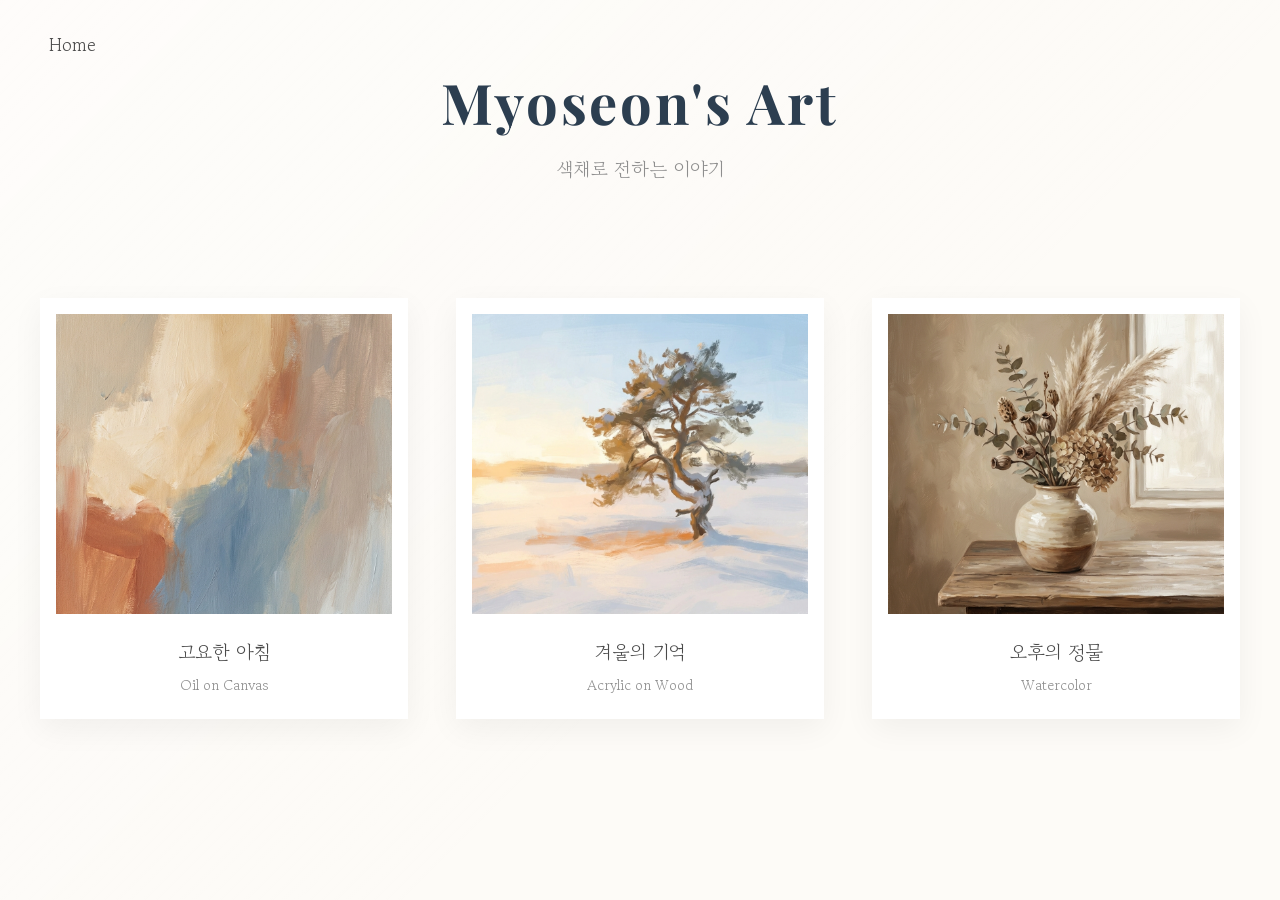
==== index.html @ 3ffaeb83 "feat: Add meta tags for SEO and create robots.txt and sitemap.xml files" ====
<!DOCTYPE html>
<html lang="ko">

<head>
    <meta charset="UTF-8">
    <meta name="viewport" content="width=device-width, initial-scale=1.0">
    <meta name="description" content="Myoseon의 그림 갤러리입니다. 유화, 수채화, 아크릴화 등 감성적인 작품들을 만나보세요.">
    <meta name="keywords" content="묘선, Myoseon, 그림, 미술, 갤러리, 유화, 수채화, 아크릴화, 감성 그림, 작품 전시, art gallery, painting, oil painting, watercolor, acrylic, artwork">
    <meta property="og:type" content="website">
    <meta property="og:title" content="Myoseon Art Gallery">
    <meta property="og:description" content="색채로 전하는 이야기, Myoseon의 아트 갤러리">
    <meta property="og:image" content="https://myoseon.kr/assets/images/Myoseonstories.png">
    <title>Myoseon Art Gallery</title>
    <link rel="icon" type="image/png" href="assets/images/favicon.png">
    <link rel="preconnect" href="https://fonts.googleapis.com">
    <link rel="preconnect" href="https://fonts.gstatic.com" crossorigin>
    <link
        href="https://fonts.googleapis.com/css2?family=Gowun+Batang:wght@400;700&family=Playfair+Display:ital,wght@0,400;0,600;1,400&display=swap"
        rel="stylesheet">
    <link rel="stylesheet" href="assets/css/style.css">

    <!-- Google tag (gtag.js) -->
    <script async src="https://www.googletagmanager.com/gtag/js?id=G-K3G2TB8GMM"></script>
    <script>
        window.dataLayer = window.dataLayer || [];
        function gtag() { dataLayer.push(arguments); }
        gtag('js', new Date());

        gtag('config', 'G-K3G2TB8GMM');
    </script>
</head>

<body>
    <div class="sunlight-overlay"></div>

    <header class="gallery-header">
        <nav class="top-nav">
            <a href="https://myoseon.kr" class="home-link">Home</a>
        </nav>
        <h1 class="gallery-title">Myoseon's Art</h1>
        <p class="gallery-subtitle">색채로 전하는 이야기</p>
    </header>

    <main class="gallery-container">
        <div class="art-grid">
            <div class="art-item" onclick="openModal('assets/images/painting1.png', '고요한 아침', 'Oil on Canvas, 2024')">
                <img src="assets/images/painting1.png" alt="Painting 1">
                <div class="art-info">
                    <h3>고요한 아침</h3>
                    <p>Oil on Canvas</p>
                </div>
            </div>
            <div class="art-item" onclick="openModal('assets/images/painting2.png', '겨울의 기억', 'Acrylic on Wood, 2024')">
                <img src="assets/images/painting2.png" alt="Painting 2">
                <div class="art-info">
                    <h3>겨울의 기억</h3>
                    <p>Acrylic on Wood</p>
                </div>
            </div>
            <div class="art-item" onclick="openModal('assets/images/painting3.png', '오후의 정물', 'Watercolor, 2024')">
                <img src="assets/images/painting3.png" alt="Painting 3">
                <div class="art-info">
                    <h3>오후의 정물</h3>
                    <p>Watercolor</p>
                </div>
            </div>
        </div>
    </main>

    <div id="image-modal" class="modal" hidden>
        <div class="modal-content">
            <button class="close-btn" onclick="closeModal()">&times;</button>
            <img id="modal-image" src="" alt="">
            <div class="modal-info">
                <h2 id="modal-title"></h2>
                <p id="modal-desc"></p>
            </div>
        </div>
    </div>

    <script src="assets/js/main.js"></script>
    <script type="text/javascript" src="//wcs.pstatic.net/wcslog.js"></script>
    <script type="text/javascript">
        if (!wcs_add) var wcs_add = {};
        wcs_add["wa"] = "1adac74a31adf9";
        if (window.wcs) {
            wcs_do();
        }
    </script>
</body>

</html>
---- assets/css/style.css ----
:root {
    --bg-color: #fdfbf7;
    --text-color: #4a4a4a;
    --accent-color: #8e8e8e;
    --card-bg: #ffffff;
}

body {
    margin: 0;
    padding: 0;
    background-color: var(--bg-color);
    color: var(--text-color);
    font-family: 'Gowun Batang', serif;
    min-height: 100vh;
}

.sunlight-overlay {
    position: fixed;
    top: 0;
    left: 0;
    width: 100%;
    height: 100%;
    background: linear-gradient(135deg, rgba(255, 255, 255, 0.4) 0%, rgba(255, 255, 255, 0) 60%);
    pointer-events: none;
    z-index: -1;
}

.gallery-header {
    text-align: center;
    padding: 4rem 2rem;
    animation: fadeIn 1.5s ease-out;
}

@keyframes fadeIn {
    from {
        opacity: 0;
        transform: translateY(20px);
    }

    to {
        opacity: 1;
        transform: translateY(0);
    }
}

.top-nav {
    position: absolute;
    top: 2rem;
    left: 2rem;
}

.home-link {
    text-decoration: none;
    color: var(--text-color);
    font-size: 1.1rem;
    padding: 0.5rem 1rem;
    border: 1px solid transparent;
    transition: all 0.3s ease;
}

.home-link:hover {
    border-color: var(--text-color);
}

.gallery-title {
    font-family: 'Playfair Display', serif;
    font-size: 3.5rem;
    margin: 0;
    color: #2c3e50;
    letter-spacing: 0.05em;
}

.gallery-subtitle {
    font-size: 1.2rem;
    color: var(--accent-color);
    margin-top: 1rem;
}

.gallery-container {
    max-width: 1200px;
    margin: 0 auto;
    padding: 2rem;
}

.art-grid {
    display: grid;
    grid-template-columns: repeat(auto-fit, minmax(300px, 1fr));
    gap: 3rem;
    padding-bottom: 4rem;
}

.art-item {
    background: var(--card-bg);
    padding: 1rem;
    box-shadow: 0 10px 30px rgba(0, 0, 0, 0.05);
    transition: transform 0.3s ease, box-shadow 0.3s ease;
    cursor: pointer;
}

.art-item:hover {
    transform: translateY(-5px);
    box-shadow: 0 15px 40px rgba(0, 0, 0, 0.1);
}

.art-item img {
    width: 100%;
    height: 300px;
    object-fit: cover;
    display: block;
}

.art-info {
    padding: 1.5rem 0.5rem 0.5rem;
    text-align: center;
}

.art-info h3 {
    margin: 0;
    font-size: 1.2rem;
    font-weight: normal;
}

.art-info p {
    margin: 0.5rem 0 0;
    font-size: 0.9rem;
    color: var(--accent-color);
}

/* Modal */
.modal {
    position: fixed;
    top: 0;
    left: 0;
    width: 100%;
    height: 100%;
    background-color: rgba(253, 251, 247, 0.95);
    z-index: 100;
    display: flex;
    justify-content: center;
    align-items: center;
    opacity: 0;
    pointer-events: none;
    transition: opacity 0.3s ease;
}

.modal:not([hidden]) {
    opacity: 1;
    pointer-events: auto;
}

.modal-content {
    max-width: 90%;
    max-height: 90vh;
    position: relative;
    text-align: center;
}

.modal-content img {
    max-width: 100%;
    max-height: 70vh;
    box-shadow: 0 20px 50px rgba(0, 0, 0, 0.1);
}

.modal-info {
    margin-top: 2rem;
}

.modal-info h2 {
    font-family: 'Playfair Display', serif;
    margin: 0;
    font-size: 2rem;
}

.modal-info p {
    color: var(--accent-color);
    margin-top: 0.5rem;
}

.close-btn {
    position: absolute;
    top: -3rem;
    right: 0;
    background: none;
    border: none;
    font-size: 2rem;
    cursor: pointer;
    color: var(--text-color);
}

@media (max-width: 768px) {
    .gallery-title {
        font-size: 2.5rem;
    }

    .art-grid {
        grid-template-columns: 1fr;
        gap: 2rem;
    }
}
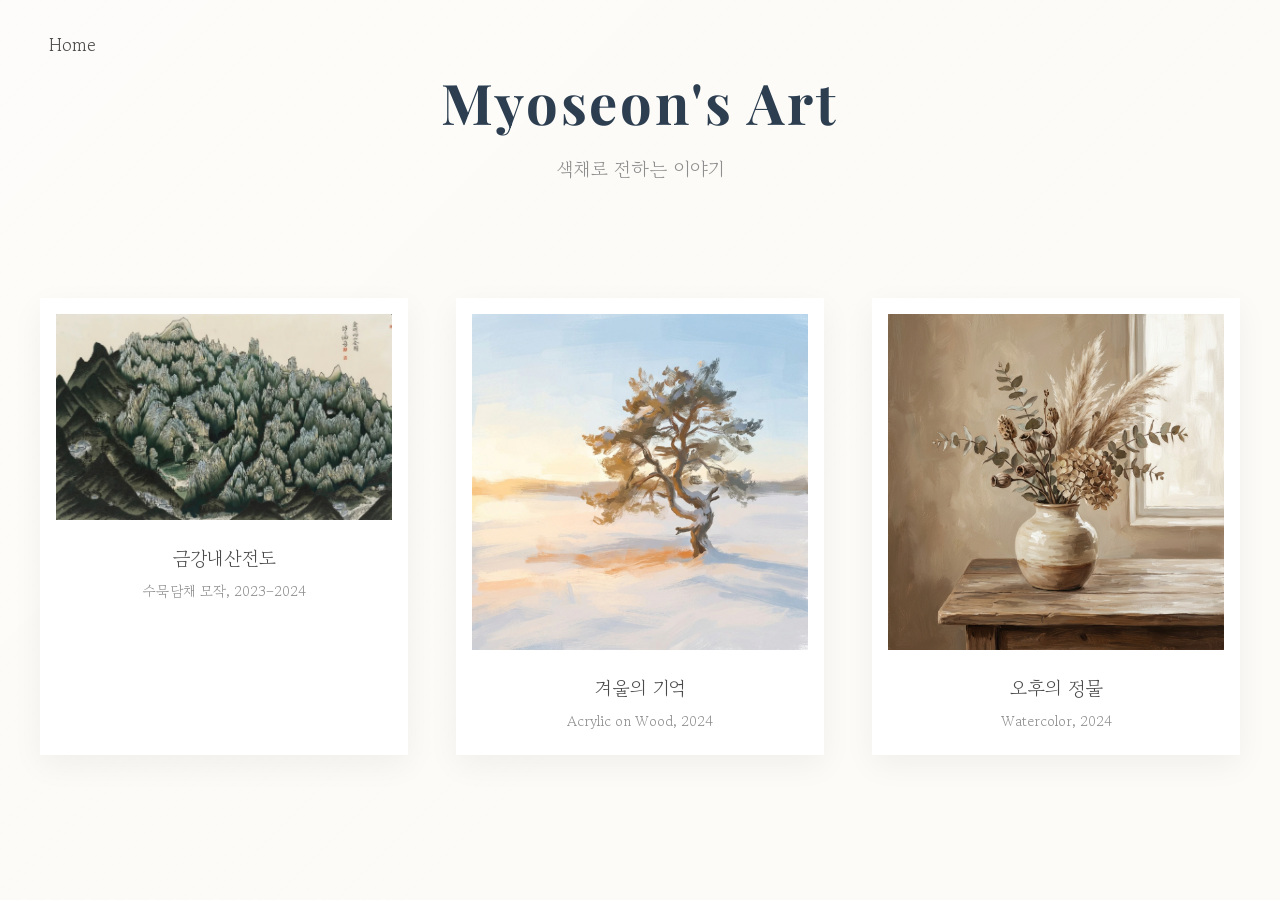
==== commit 9c0bddca: "feat: 작품 데이터 추가 및 모달 기능 개선" ====
--- a/index.html
+++ b/index.html
@@ -9,7 +9,7 @@
     <meta property="og:type" content="website">
     <meta property="og:title" content="Myoseon Art Gallery">
     <meta property="og:description" content="색채로 전하는 이야기, Myoseon의 아트 갤러리">
-    <meta property="og:image" content="https://myoseon.kr/assets/images/Myoseonstories.png">
+    <meta property="og:image" content="https://myoseon.kr/assets/images/Myoseon.png">
     <title>Myoseon Art Gallery</title>
     <link rel="icon" type="image/png" href="assets/images/favicon.png">
     <link rel="preconnect" href="https://fonts.googleapis.com">
@@ -43,25 +43,25 @@
 
     <main class="gallery-container">
         <div class="art-grid">
-            <div class="art-item" onclick="openModal('assets/images/painting1.png', '고요한 아침', 'Oil on Canvas, 2024')">
-                <img src="assets/images/painting1.png" alt="Painting 1">
+            <div class="art-item" data-id="painting1">
+                <img src="assets/images/painting1.png" alt="금강내산전도 모작">
                 <div class="art-info">
-                    <h3>고요한 아침</h3>
-                    <p>Oil on Canvas</p>
+                    <h3>금강내산전도</h3>
+                    <p>수묵담채 모작, 2023–2024</p>
                 </div>
             </div>
-            <div class="art-item" onclick="openModal('assets/images/painting2.png', '겨울의 기억', 'Acrylic on Wood, 2024')">
-                <img src="assets/images/painting2.png" alt="Painting 2">
+            <div class="art-item" data-id="painting2">
+                <img src="assets/images/painting2.png" alt="겨울의 기억">
                 <div class="art-info">
                     <h3>겨울의 기억</h3>
-                    <p>Acrylic on Wood</p>
+                    <p>Acrylic on Wood, 2024</p>
                 </div>
             </div>
-            <div class="art-item" onclick="openModal('assets/images/painting3.png', '오후의 정물', 'Watercolor, 2024')">
-                <img src="assets/images/painting3.png" alt="Painting 3">
+            <div class="art-item" data-id="painting3">
+                <img src="assets/images/painting3.png" alt="오후의 정물">
                 <div class="art-info">
                     <h3>오후의 정물</h3>
-                    <p>Watercolor</p>
+                    <p>Watercolor, 2024</p>
                 </div>
             </div>
         </div>
@@ -74,6 +74,7 @@
             <div class="modal-info">
                 <h2 id="modal-title"></h2>
                 <p id="modal-desc"></p>
+                <div id="modal-detail" class="modal-detail"></div>
             </div>
         </div>
     </div>
--- a/assets/css/style.css
+++ b/assets/css/style.css
@@ -104,8 +104,8 @@
 
 .art-item img {
     width: 100%;
-    height: 300px;
-    object-fit: cover;
+    height: auto;
+    object-fit: contain;
     display: block;
 }
 
@@ -149,20 +149,28 @@
 }
 
 .modal-content {
-    max-width: 90%;
+    width: 90%;
+    max-width: 800px;
     max-height: 90vh;
     position: relative;
     text-align: center;
+    overflow-y: auto;
+    padding: 3.5rem 1rem 1rem;
+    box-sizing: border-box;
 }
 
 .modal-content img {
     max-width: 100%;
-    max-height: 70vh;
+    max-height: 60vh;
+    width: auto;
+    height: auto;
+    object-fit: contain;
     box-shadow: 0 20px 50px rgba(0, 0, 0, 0.1);
 }
 
 .modal-info {
     margin-top: 2rem;
+    padding-bottom: 2rem;
 }
 
 .modal-info h2 {
@@ -176,15 +184,87 @@
     margin-top: 0.5rem;
 }
 
+/* 상세 설명 스타일 */
+.modal-detail {
+    max-width: 700px;
+    margin: 2rem auto 0;
+    text-align: left;
+    line-height: 1.9;
+    color: var(--text-color);
+}
+
+.modal-detail .detail-intro {
+    text-align: center;
+    font-size: 1.1rem;
+    color: #5a6c7d;
+    letter-spacing: 0.1em;
+    margin-bottom: 1rem;
+}
+
+.modal-detail blockquote {
+    font-style: italic;
+    color: #5a6c7d;
+    border-left: 3px solid #8e8e8e;
+    padding-left: 1.2rem;
+    margin: 1.5rem 0 2rem;
+    text-align: center;
+    line-height: 1.7;
+}
+
+.modal-detail section {
+    margin-bottom: 1.8rem;
+}
+
+.modal-detail h4 {
+    font-size: 1.1rem;
+    margin: 0 0 0.8rem;
+    color: #2c3e50;
+    border-bottom: 1px solid #e0e0e0;
+    padding-bottom: 0.4rem;
+}
+
+.modal-detail p {
+    margin: 0;
+    color: var(--text-color);
+    text-align: justify;
+}
+
+.modal-detail ul {
+    margin: 0;
+    padding-left: 1.2rem;
+}
+
+.modal-detail li {
+    margin-bottom: 1rem;
+}
+
+.modal-detail li strong {
+    color: #2c3e50;
+}
+
 .close-btn {
-    position: absolute;
-    top: -3rem;
-    right: 0;
-    background: none;
-    border: none;
-    font-size: 2rem;
+    position: fixed;
+    top: 1.5rem;
+    right: 1.5rem;
+    background: transparent;
+    border: 1px solid rgba(100, 100, 100, 0.3);
+    border-radius: 50%;
+    width: 2.2rem;
+    height: 2.2rem;
+    font-size: 1.2rem;
+    font-weight: 300;
     cursor: pointer;
-    color: var(--text-color);
+    color: rgba(80, 80, 80, 0.5);
+    display: flex;
+    align-items: center;
+    justify-content: center;
+    z-index: 101;
+    transition: all 0.3s ease;
+}
+
+.close-btn:hover {
+    color: rgba(80, 80, 80, 0.8);
+    border-color: rgba(100, 100, 100, 0.5);
 }
 
 @media (max-width: 768px) {
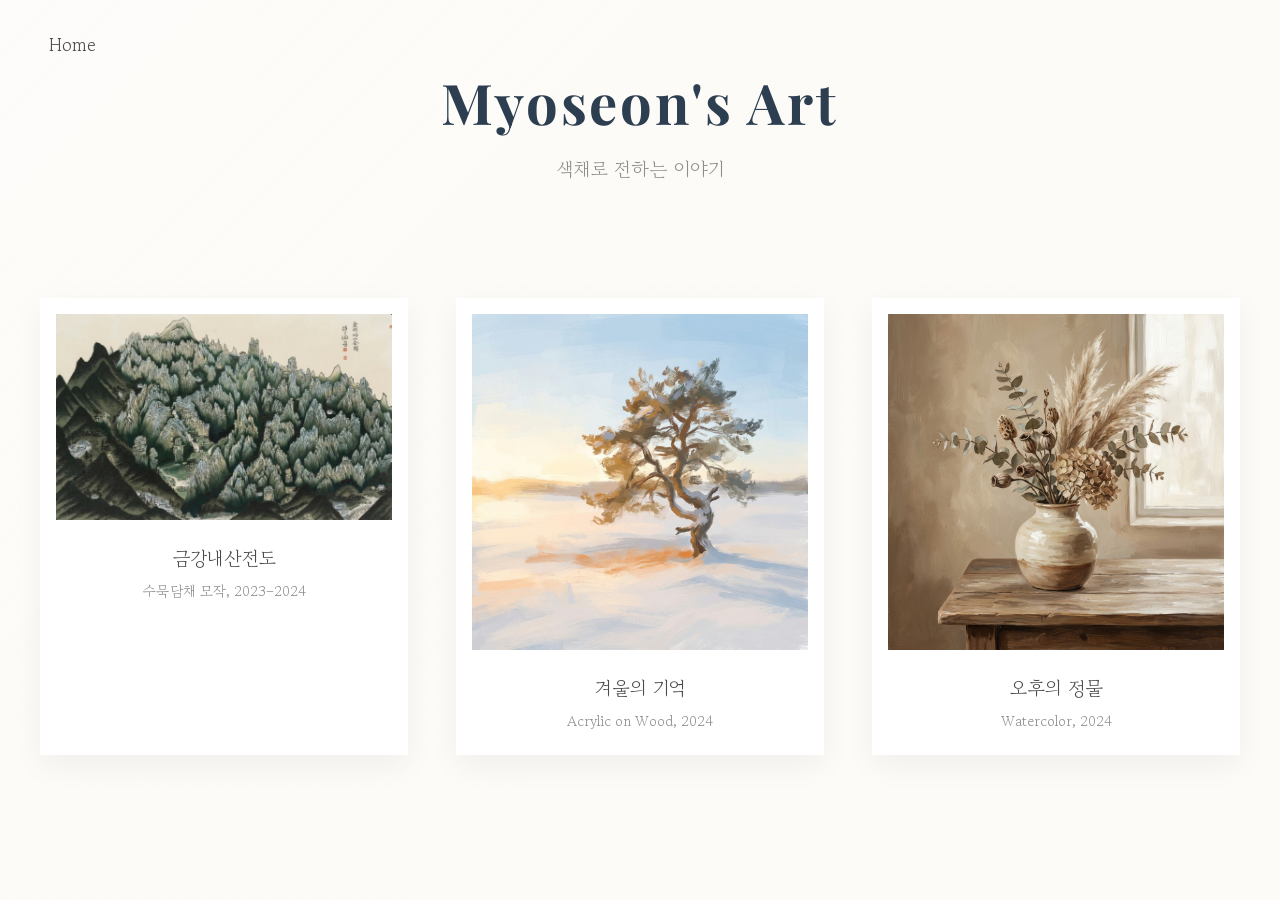
==== commit b282025c: "feat: 전체화면 이미지 오버레이 및 모달 기능 추가" ====
--- a/index.html
+++ b/index.html
@@ -70,13 +70,18 @@
     <div id="image-modal" class="modal" hidden>
         <div class="modal-content">
             <button class="close-btn" onclick="closeModal()">&times;</button>
-            <img id="modal-image" src="" alt="">
+            <img id="modal-image" src="" alt="" title="클릭하면 전체화면으로 보기">
             <div class="modal-info">
                 <h2 id="modal-title"></h2>
                 <p id="modal-desc"></p>
                 <div id="modal-detail" class="modal-detail"></div>
             </div>
         </div>
+    </div>
+
+    <!-- 전체화면 이미지 오버레이 -->
+    <div id="fullscreen-overlay" class="fullscreen-overlay" hidden>
+        <img id="fullscreen-image" src="" alt="">
     </div>
 
     <script src="assets/js/main.js"></script>
--- a/assets/css/style.css
+++ b/assets/css/style.css
@@ -267,6 +267,42 @@
     border-color: rgba(100, 100, 100, 0.5);
 }
 
+/* 전체화면 이미지 오버레이 */
+.fullscreen-overlay {
+    position: fixed;
+    top: 0;
+    left: 0;
+    width: 100%;
+    height: 100%;
+    background: rgba(0, 0, 0, 0.95);
+    z-index: 200;
+    display: flex;
+    justify-content: center;
+    align-items: center;
+    cursor: pointer;
+    opacity: 0;
+    pointer-events: none;
+    transition: opacity 0.3s ease;
+}
+
+.fullscreen-overlay:not([hidden]) {
+    opacity: 1;
+    pointer-events: auto;
+}
+
+.fullscreen-overlay img {
+    max-width: 98vw;
+    max-height: 98vh;
+    width: auto;
+    height: auto;
+    object-fit: contain;
+}
+
+/* 모달 이미지 클릭 가능 표시 */
+#modal-image {
+    cursor: zoom-in;
+}
+
 @media (max-width: 768px) {
     .gallery-title {
         font-size: 2.5rem;
